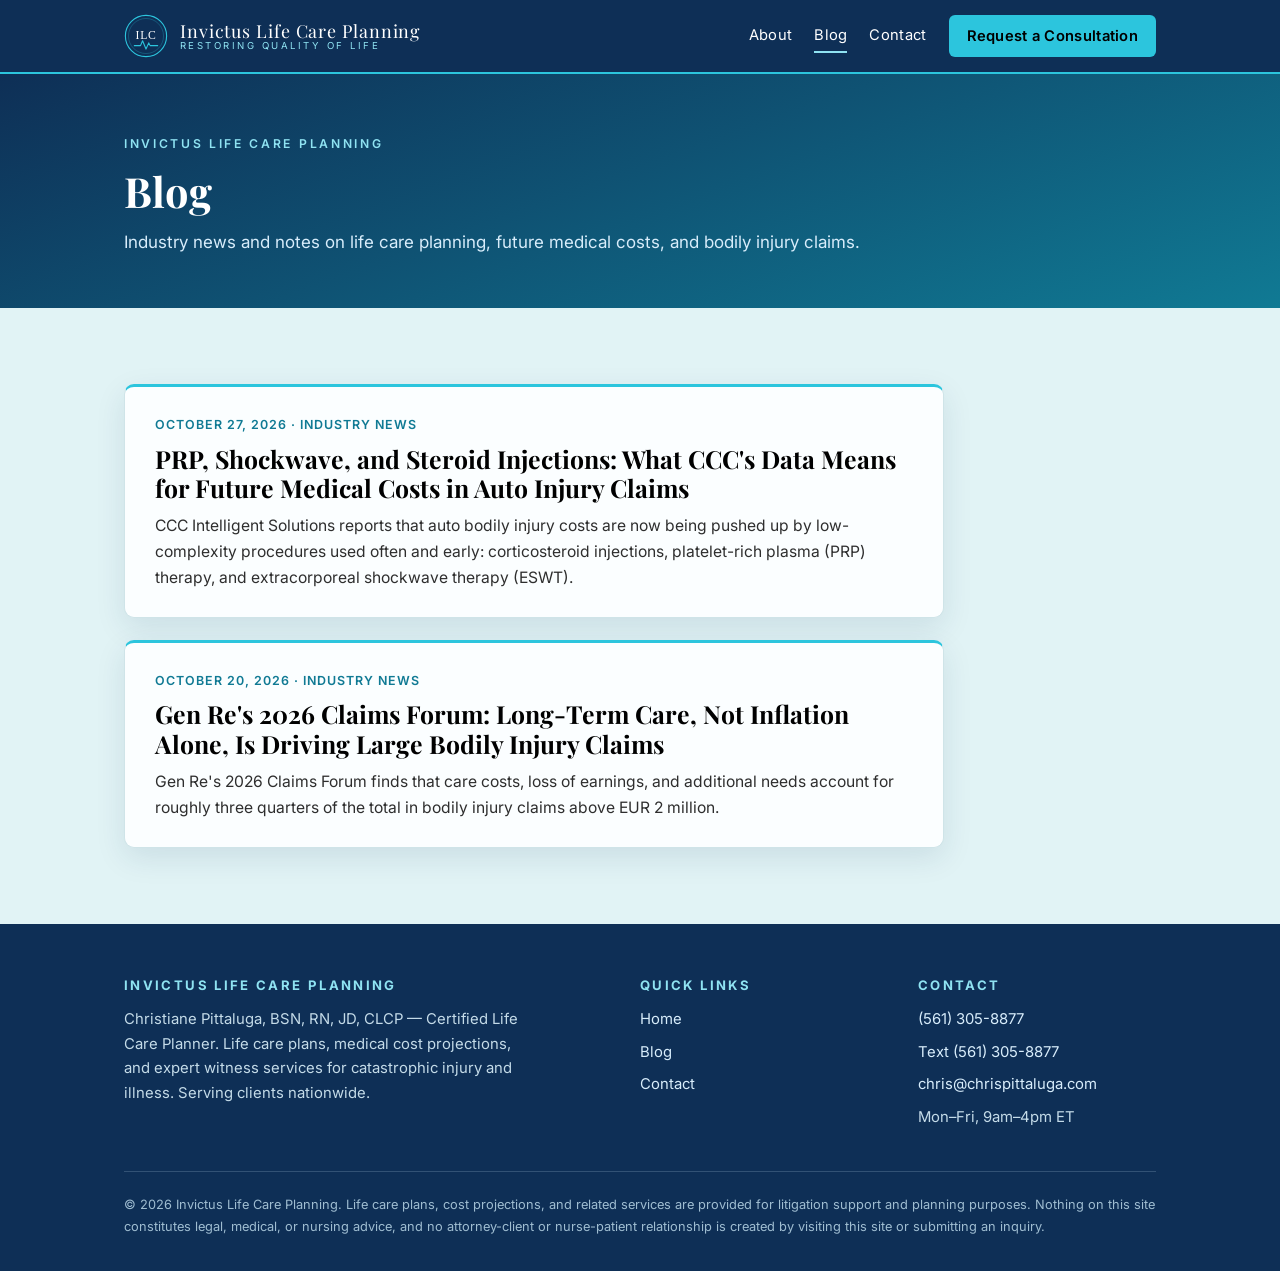
==== blog/index.html @ fa154d22 "Add a static blog for industry news posts. Publish the Gen Re and CCC posts as plain HTML, list them" ====
<!DOCTYPE html>
<html lang="en">
<head>
  <meta charset="UTF-8">
  <meta name="viewport" content="width=device-width, initial-scale=1.0">
  <title>Blog | Invictus Life Care Planning</title>
  <meta name="description" content="Industry news and notes on life care planning, future medical costs, and bodily injury claims from Invictus Life Care Planning.">
  <link rel="canonical" href="https://invictuslifecare.com/blog/">
  <meta property="og:type" content="website">
  <meta property="og:url" content="https://invictuslifecare.com/blog/">
  <meta property="og:site_name" content="Invictus Life Care Planning">
  <meta property="og:title" content="Blog | Invictus Life Care Planning">
  <meta property="og:description" content="Industry news and notes on life care planning, future medical costs, and bodily injury claims from Invictus Life Care Planning.">
  <meta property="og:image" content="https://invictuslifecare.com/images/og-card.png">
  <meta property="og:image:width" content="1200">
  <meta property="og:image:height" content="630">
  <meta name="twitter:card" content="summary_large_image">
  <link rel="icon" href="data:image/svg+xml,%3Csvg xmlns='http://www.w3.org/2000/svg' viewBox='0 0 64 64'%3E%3Crect width='64' height='64' rx='12' fill='%230e2f56'/%3E%3Ctext x='32' y='43' text-anchor='middle' font-family='Georgia' font-size='26' fill='%238fe3f2'%3EIL%3C/text%3E%3C/svg%3E">
  <link rel="preconnect" href="https://fonts.googleapis.com">
  <link rel="preconnect" href="https://fonts.gstatic.com" crossorigin>
  <link href="https://fonts.googleapis.com/css2?family=Playfair+Display:wght@500;600;700&family=Inter:wght@400;500;600&display=swap" rel="stylesheet">
  <link rel="stylesheet" href="/css/styles.css">
  <script type="application/ld+json">
  {
    "@context": "https://schema.org",
    "@type": "Blog",
    "name": "Invictus Life Care Planning Blog",
    "description": "Industry news and notes on life care planning, future medical costs, and bodily injury claims.",
    "url": "https://invictuslifecare.com/blog/",
    "publisher": {
      "@type": "Organization",
      "@id": "https://invictuslifecare.com/#organization",
      "name": "Invictus Life Care Planning",
      "url": "https://invictuslifecare.com/"
    },
    "blogPost": [
      {
        "@type": "BlogPosting",
        "headline": "PRP, Shockwave, and Steroid Injections: What CCC's Data Means for Future Medical Costs in Auto Injury Claims",
        "url": "https://invictuslifecare.com/blog/ccc-prp-shockwave-injections-auto-injury-future-medical-costs/",
        "datePublished": "2026-10-27",
        "author": {
          "@type": "Person",
          "name": "Chris Pittaluga, RN, JD, CLCP"
        }
      },
      {
        "@type": "BlogPosting",
        "headline": "Gen Re's 2026 Claims Forum: Long-Term Care, Not Inflation Alone, Is Driving Large Bodily Injury Claims",
        "url": "https://invictuslifecare.com/blog/gen-re-2026-bodily-injury-claims-care-cost-inflation/",
        "datePublished": "2026-10-20",
        "author": {
          "@type": "Person",
          "name": "Chris Pittaluga, RN, JD, CLCP"
        }
      }
    ]
  }
  </script>
</head>
<body>

<header class="site-header">
  <div class="wrap">
    <a class="brand" href="/">
      <svg class="brand-mark" viewBox="0 0 64 64" xmlns="http://www.w3.org/2000/svg" aria-hidden="true">
        <circle cx="32" cy="32" r="30" fill="none" stroke="#2cc5dd" stroke-width="1.6"/>
        <circle cx="32" cy="32" r="25.5" fill="none" stroke="#2cc5dd" stroke-width="0.7" opacity="0.55"/>
        <text x="32" y="37" text-anchor="middle" font-family="Georgia, serif" font-size="17" letter-spacing="1" fill="#ffffff">ILC</text>
        <path d="M15 46 h9 l3 -7 5 12 4 -9 2 4 h11" fill="none" stroke="#2cc5dd" stroke-width="1.6" stroke-linejoin="round" stroke-linecap="round"/>
      </svg>
      <span class="brand-name">Invictus Life Care Planning
        <small>Restoring Quality of Life</small>
      </span>
    </a>
    <button class="nav-toggle" aria-expanded="false" aria-controls="site-nav" onclick="toggleNav()">Menu &#9776;</button>
    <nav class="site-nav" id="site-nav" aria-label="Main navigation">
      <a href="/#about">About</a>
      <a href="/blog/" aria-current="page">Blog</a>
      <a href="/#contact">Contact</a>
      <a class="nav-cta" href="/#contact">Request a Consultation</a>
    </nav>
  </div>
</header>

<main>

  <section class="page-hero">
    <div class="wrap">
      <p class="post-kicker">Invictus Life Care Planning</p>
      <h1>Blog</h1>
      <p>Industry news and notes on life care planning, future medical costs, and bodily injury claims.</p>
    </div>
  </section>

  <section class="section">
    <div class="wrap">
      <!-- Newest post first. Copy a card to the top when adding a post. -->
      <div class="blog-list">
        <article class="blog-card">
          <p class="meta"><time datetime="2026-10-27">October 27, 2026</time> · Industry News</p>
          <h2><a href="/blog/ccc-prp-shockwave-injections-auto-injury-future-medical-costs/">PRP, Shockwave, and Steroid Injections: What CCC's Data Means for Future Medical Costs in Auto Injury Claims</a></h2>
          <p>CCC Intelligent Solutions reports that auto bodily injury costs are now being pushed up by low-complexity procedures used often and early: corticosteroid injections, platelet-rich plasma (PRP) therapy, and extracorporeal shockwave therapy (ESWT).</p>
        </article>
        <article class="blog-card">
          <p class="meta"><time datetime="2026-10-20">October 20, 2026</time> · Industry News</p>
          <h2><a href="/blog/gen-re-2026-bodily-injury-claims-care-cost-inflation/">Gen Re's 2026 Claims Forum: Long-Term Care, Not Inflation Alone, Is Driving Large Bodily Injury Claims</a></h2>
          <p>Gen Re's 2026 Claims Forum finds that care costs, loss of earnings, and additional needs account for roughly three quarters of the total in bodily injury claims above EUR 2 million.</p>
        </article>
      </div>
    </div>
  </section>

</main>

<footer class="site-footer">
  <div class="wrap">
    <div class="footer-grid">
      <div>
        <h4>Invictus Life Care Planning</h4>
        <p style="font-size:0.93rem; max-width:44ch;">
          Christiane Pittaluga, BSN, RN, JD, CLCP &mdash; Certified Life Care Planner. Life care plans,
          medical cost projections, and expert witness services for catastrophic injury and illness.
          Serving clients nationwide.
        </p>
      </div>
      <div>
        <h4>Quick Links</h4>
        <ul>
          <li><a href="/">Home</a></li>
          <li><a href="/blog/">Blog</a></li>
          <li><a href="/#contact">Contact</a></li>
        </ul>
      </div>
      <div>
        <h4>Contact</h4>
        <ul>
          <li><a href="tel:+15613058877">(561) 305-8877</a></li>
          <li><a href="sms:+15613058877">Text (561) 305-8877</a></li>
          <li><a href="mailto:chris@chrispittaluga.com">chris@chrispittaluga.com</a></li>
          <li>Mon&ndash;Fri, 9am&ndash;4pm ET</li>
        </ul>
      </div>
    </div>
    <p class="footer-disclaimer">
      &copy; 2026 Invictus Life Care Planning. Life care plans, cost projections, and related
      services are provided for litigation support and planning purposes. Nothing on this site
      constitutes legal, medical, or nursing advice, and no attorney-client or nurse-patient
      relationship is created by visiting this site or submitting an inquiry.
    </p>
  </div>
</footer>

<script>
  function toggleNav() {
    var nav = document.getElementById('site-nav');
    var btn = document.querySelector('.nav-toggle');
    var open = nav.classList.toggle('open');
    btn.setAttribute('aria-expanded', open ? 'true' : 'false');
  }
</script>

</body>
</html>
---- css/styles.css ----
/* ============================================================
   Invictus Life Care Planning — shared stylesheet
   Palette: deep blue → turquoise, light blue accents on seafoam,
   black text. No green.
   ============================================================ */

:root {
  --blue-900: #0e2f56;
  --blue-800: #144173;
  --blue-700: #1b5591;
  --blue-600: #2368ab;
  --turq: #2cc5dd;
  --turq-deep: #107a94;
  --turq-light: #8fe3f2;
  --turq-pale: #dbf3f8;
  --seafoam: #e1f3f5;
  --paper: #fbfeff;
  --ink: #000000;
  --muted: #2e2e2e;
  --line: #cfe4e8;
  --radius: 10px;
  --shadow: 0 10px 30px rgba(14, 47, 86, 0.10);
  --font-serif: "Playfair Display", Georgia, "Times New Roman", serif;
  --font-sans: "Inter", -apple-system, "Segoe UI", Roboto, Helvetica, Arial, sans-serif;
}

* { box-sizing: border-box; margin: 0; padding: 0; }

html { scroll-behavior: smooth; }

body {
  font-family: var(--font-sans);
  font-size: 17px;
  line-height: 1.65;
  color: var(--ink);
  background: var(--seafoam);
}

img, svg { max-width: 100%; display: block; }

h1, h2, h3, h4 { font-family: var(--font-serif); color: var(--ink); line-height: 1.2; }

a { color: var(--blue-700); }

.wrap { max-width: 1080px; margin: 0 auto; padding: 0 24px; }

/* ---------- Header / nav ---------- */

.site-header {
  position: sticky;
  top: 0;
  z-index: 50;
  background: var(--blue-900);
  border-bottom: 2px solid var(--turq);
}

.site-header .wrap {
  display: flex;
  align-items: center;
  justify-content: space-between;
  gap: 16px;
  min-height: 72px;
  flex-wrap: wrap;
  padding-top: 10px;
  padding-bottom: 10px;
}

.brand {
  display: flex;
  align-items: center;
  gap: 12px;
  text-decoration: none;
}

.brand-mark { width: 44px; height: 44px; flex: none; }

.brand-name {
  font-family: var(--font-serif);
  color: #ffffff;
  font-size: 1.12rem;
  letter-spacing: 0.05em;
  line-height: 1.1;
}

.brand-name small {
  display: block;
  font-family: var(--font-sans);
  font-size: 0.6rem;
  letter-spacing: 0.26em;
  text-transform: uppercase;
  color: var(--turq-light);
}

.nav-toggle {
  display: none;
  background: none;
  border: 1px solid var(--turq-light);
  color: var(--turq-light);
  border-radius: 6px;
  padding: 6px 12px;
  font-size: 1rem;
  cursor: pointer;
}

.site-nav { display: flex; align-items: center; gap: 22px; }

.site-nav a {
  color: #ffffff;
  text-decoration: none;
  font-size: 0.92rem;
  letter-spacing: 0.02em;
  padding: 4px 0;
  border-bottom: 2px solid transparent;
}

.site-nav a:hover { border-bottom-color: var(--turq-light); }

.site-nav a.nav-cta {
  background: var(--turq);
  color: var(--ink);
  font-weight: 600;
  padding: 9px 18px;
  border-radius: 6px;
  border-bottom: none;
}

.site-nav a.nav-cta:hover { background: var(--turq-light); }

@media (max-width: 900px) {
  .nav-toggle { display: block; }
  .site-nav {
    display: none;
    width: 100%;
    flex-direction: column;
    align-items: flex-start;
    gap: 10px;
    padding: 10px 0 16px;
  }
  .site-nav.open { display: flex; }
}

/* ---------- Hero ---------- */

.hero {
  background:
    radial-gradient(1100px 500px at 80% -10%, rgba(44, 197, 221, 0.25), transparent 60%),
    linear-gradient(160deg, var(--blue-900) 0%, var(--blue-700) 55%, var(--turq-deep) 100%);
  color: #ffffff;
  padding: 84px 0 72px;
}

.hero .eyebrow {
  color: var(--turq-light);
  text-transform: uppercase;
  letter-spacing: 0.3em;
  font-size: 0.78rem;
  margin-bottom: 18px;
}

.hero h1 {
  color: #fff;
  font-size: clamp(2rem, 4.5vw, 3.2rem);
  max-width: 20ch;
  margin-bottom: 20px;
}

.hero .lede {
  max-width: 62ch;
  font-size: 1.08rem;
  color: #d8edfb;
  margin-bottom: 34px;
}

.hero .lede strong { color: var(--turq-light); font-weight: 600; }

.cta-row { display: flex; flex-wrap: wrap; gap: 14px; align-items: flex-start; }

.cta-item { display: flex; flex-direction: column; align-items: center; gap: 6px; }
.cta-hint { font-size: 0.82rem; color: rgba(255, 255, 255, 0.72); }

.btn {
  display: inline-flex;
  align-items: center;
  gap: 9px;
  padding: 13px 26px;
  border-radius: 7px;
  font-weight: 600;
  font-size: 0.98rem;
  text-decoration: none;
  border: 1.5px solid transparent;
  cursor: pointer;
  font-family: var(--font-sans);
}

.btn svg { width: 18px; height: 18px; flex: none; }

.btn-accent { background: var(--turq); color: var(--ink); }
.btn-accent:hover { background: var(--turq-light); }

.btn-outline-light { border-color: rgba(255, 255, 255, 0.6); color: #ffffff; background: transparent; }
.btn-outline-light:hover { border-color: var(--turq-light); color: var(--turq-light); }

.btn-blue { background: var(--blue-800); color: #ffffff; }
.btn-blue:hover { background: var(--blue-700); }

.btn-outline-blue { border-color: var(--blue-600); color: var(--blue-800); background: transparent; }
.btn-outline-blue:hover { background: var(--blue-800); color: #ffffff; }

/* ---------- Credential strip ---------- */

.cred-strip { background: var(--blue-800); border-top: 1px solid rgba(143, 227, 242, 0.35); }

.cred-strip .wrap {
  display: flex;
  flex-wrap: wrap;
  justify-content: space-between;
  gap: 10px 28px;
  padding-top: 18px;
  padding-bottom: 18px;
}

.cred-strip span {
  color: var(--turq-pale);
  font-size: 0.88rem;
  letter-spacing: 0.06em;
  text-transform: uppercase;
  display: inline-flex;
  align-items: center;
  gap: 9px;
}

.cred-strip span::before {
  content: "";
  width: 7px;
  height: 7px;
  border-radius: 50%;
  background: var(--turq);
  flex: none;
}

/* ---------- Sections ---------- */

.section { padding: 76px 0; }
.section.alt { background: var(--paper); border-top: 1px solid var(--line); border-bottom: 1px solid var(--line); }

.section-head { max-width: 720px; margin-bottom: 44px; }

.section-head .kicker {
  color: var(--turq-deep);
  text-transform: uppercase;
  letter-spacing: 0.26em;
  font-size: 0.76rem;
  font-weight: 600;
  margin-bottom: 10px;
}

.section-head h2 { font-size: clamp(1.6rem, 3vw, 2.2rem); margin-bottom: 14px; }
.section-head p { color: var(--muted); }

/* ---------- Cards ---------- */

.card-grid { display: grid; grid-template-columns: repeat(auto-fit, minmax(280px, 1fr)); gap: 24px; }

.card {
  background: var(--paper);
  border: 1px solid var(--line);
  border-top: 3px solid var(--turq);
  border-radius: var(--radius);
  padding: 30px 28px;
  box-shadow: var(--shadow);
}

.section.alt .card { background: var(--seafoam); }

.card h3 { font-size: 1.22rem; margin-bottom: 12px; }
.card p { color: var(--muted); font-size: 0.97rem; }
.card .card-icon { width: 40px; height: 40px; margin-bottom: 18px; color: var(--turq-deep); }

/* ---------- About ---------- */

.about-grid { display: grid; grid-template-columns: 1.4fr 1fr; gap: 48px; align-items: start; }

@media (max-width: 820px) { .about-grid { grid-template-columns: 1fr; } }

.about-grid p + p { margin-top: 16px; }

.motto {
  background: var(--blue-800);
  color: #d8edfb;
  border-radius: var(--radius);
  padding: 30px 28px;
  font-family: var(--font-serif);
  font-size: 1.12rem;
  line-height: 1.6;
}

.motto strong { color: #fff; display: block; font-size: 1.35rem; margin-bottom: 10px; }

.portrait {
  border-radius: var(--radius);
  overflow: hidden;
  border: 1px solid var(--line);
  box-shadow: var(--shadow);
  margin-bottom: 24px;
}

.portrait img { width: 100%; height: auto; display: block; }

/* Circular variant for photos with a baked-in round mask */
.portrait-round {
  border-radius: 50%;
  width: min(280px, 80%);
  margin-left: auto;
  margin-right: auto;
}

.about-list { list-style: none; margin-top: 22px; }

.about-list li {
  padding: 10px 0 10px 32px;
  position: relative;
  border-bottom: 1px dashed var(--line);
  font-size: 0.97rem;
}

.about-list li::before {
  content: "\2713";
  position: absolute;
  left: 4px;
  color: var(--turq-deep);
  font-weight: 700;
}

/* ---------- Steps ---------- */

.steps { display: grid; grid-template-columns: repeat(auto-fit, minmax(230px, 1fr)); gap: 24px; counter-reset: step; }

.step {
  background: var(--paper);
  border: 1px solid var(--line);
  border-radius: var(--radius);
  padding: 28px 24px;
  position: relative;
  counter-increment: step;
}

.step::before {
  content: counter(step);
  display: inline-flex;
  align-items: center;
  justify-content: center;
  width: 40px;
  height: 40px;
  border-radius: 50%;
  background: var(--blue-800);
  color: var(--turq-light);
  font-family: var(--font-serif);
  font-size: 1.2rem;
  margin-bottom: 16px;
}

.step h3 { font-size: 1.05rem; margin-bottom: 8px; }
.step p { color: var(--muted); font-size: 0.93rem; }

/* ---------- Contact ---------- */

.contact-grid { display: grid; grid-template-columns: repeat(auto-fit, minmax(240px, 1fr)); gap: 24px; }

.contact-card {
  background: var(--paper);
  border: 1px solid var(--line);
  border-radius: var(--radius);
  padding: 32px 26px;
  text-align: center;
  box-shadow: var(--shadow);
}

.contact-card .card-icon { width: 42px; height: 42px; margin: 0 auto 16px; color: var(--turq-deep); }
.contact-card h3 { font-size: 1.1rem; margin-bottom: 6px; }
.contact-card p { color: var(--muted); font-size: 0.9rem; margin-bottom: 18px; }


/* ---------- Tables & policy pages ---------- */

.page-hero {
  background: linear-gradient(160deg, var(--blue-900), var(--turq-deep));
  color: #ffffff;
  padding: 60px 0 52px;
}

.page-hero h1 { color: #fff; font-size: clamp(1.8rem, 3.5vw, 2.6rem); margin-bottom: 12px; }
.page-hero p { color: #d8edfb; max-width: 68ch; }

.notice {
  background: var(--turq-pale);
  border-left: 4px solid var(--turq);
  border-radius: 0 var(--radius) var(--radius) 0;
  padding: 18px 22px;
  font-size: 0.95rem;
  margin: 26px 0;
}

/* ---------- FAQ ---------- */

.faq details { background: var(--paper); border: 1px solid var(--line); border-radius: var(--radius); padding: 0; margin-bottom: 12px; }
.faq summary { cursor: pointer; font-weight: 600; color: var(--ink); padding: 18px 22px; list-style-position: inside; }
.faq details p { padding: 0 22px 18px; color: var(--muted); font-size: 0.96rem; }

/* ---------- Footer ---------- */

.site-footer { background: var(--blue-900); color: #c4dbe8; padding: 54px 0 34px; margin-top: 0; }

.footer-grid { display: grid; grid-template-columns: 2fr 1fr 1fr; gap: 40px; margin-bottom: 34px; }
@media (max-width: 820px) { .footer-grid { grid-template-columns: 1fr; } }

.site-footer h4 { color: var(--turq-light); font-family: var(--font-sans); font-size: 0.82rem; text-transform: uppercase; letter-spacing: 0.18em; margin-bottom: 14px; }
.site-footer a { color: #d8edfb; text-decoration: none; }
.site-footer a:hover { color: var(--turq-light); }
.site-footer ul { list-style: none; }
.site-footer li { margin-bottom: 8px; font-size: 0.93rem; }

.footer-disclaimer { border-top: 1px solid rgba(216, 237, 251, 0.18); padding-top: 22px; font-size: 0.8rem; color: #9fbdd1; }

/* ---------- Blog ---------- */

.site-nav a[aria-current="page"] { border-bottom-color: var(--turq-light); }

.page-hero .post-kicker {
  color: var(--turq-light);
  text-transform: uppercase;
  letter-spacing: 0.22em;
  font-size: 0.76rem;
  font-weight: 600;
  margin-bottom: 12px;
}

.blog-list { display: flex; flex-direction: column; gap: 22px; max-width: 820px; }

.blog-card {
  background: var(--paper);
  border: 1px solid var(--line);
  border-top: 3px solid var(--turq);
  border-radius: var(--radius);
  padding: 28px 30px 26px;
  box-shadow: var(--shadow);
}

.blog-card .meta {
  color: var(--turq-deep);
  font-size: 0.78rem;
  font-weight: 600;
  letter-spacing: 0.08em;
  text-transform: uppercase;
  margin-bottom: 8px;
}

.blog-card h2 { font-size: clamp(1.25rem, 2.2vw, 1.55rem); margin-bottom: 10px; }

.blog-card h2 a { color: inherit; text-decoration: none; }
.blog-card h2 a:hover { color: var(--blue-800); }

.blog-card p { color: var(--muted); font-size: 0.98rem; }

.post-body { max-width: 46rem; }

.post-body .byline { color: var(--muted); margin-bottom: 1.35rem; }

.post-body h2 {
  font-size: clamp(1.35rem, 2.4vw, 1.7rem);
  margin: 2.1rem 0 0.75rem;
}

.post-body p { margin: 0 0 1rem; }

.post-body ul,
.post-body ol { margin: 0 0 1.15rem; padding-left: 1.35rem; }

.post-body ul { list-style: disc; }
.post-body ol { list-style: decimal; }

.post-body li { margin-bottom: 0.55rem; padding-left: 0.2rem; }

.post-body a { text-decoration: underline; text-underline-offset: 2px; }
.post-body a:hover { color: var(--turq-deep); }

.post-body .post-endnote { color: var(--muted); font-size: 0.95rem; }
.post-body p + .post-endnote { margin-top: 1.6rem; }

.post-body .post-tags {
  list-style: none;
  display: flex;
  flex-wrap: wrap;
  gap: 8px;
  margin: 2rem 0 0;
  padding: 1.25rem 0 0;
  border-top: 1px solid var(--line);
}

.post-body .post-tags li {
  list-style: none;
  margin: 0;
  padding: 4px 12px;
  background: var(--seafoam);
  color: var(--blue-800);
  border: 1px solid var(--line);
  border-radius: 999px;
  font-size: 0.8rem;
}

.post-back { margin-top: 1.75rem; font-size: 0.95rem; }

@media (max-width: 600px) {
  .blog-card { padding: 22px 18px 20px; }
}
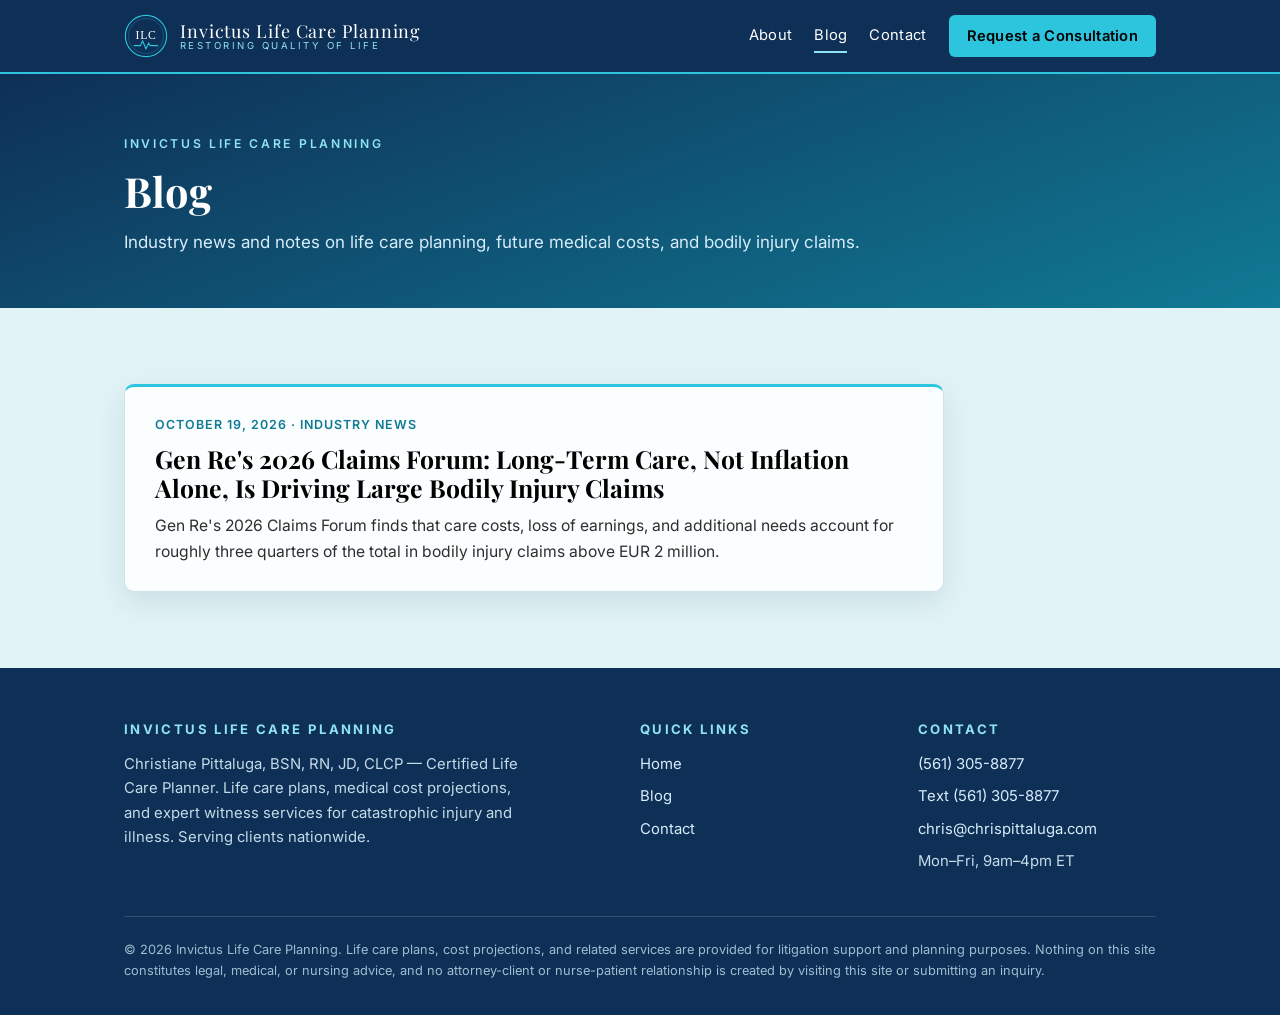
==== commit c0258f46: "Publish only the Gen Re post, dated October 19. Drop the CCC post from the index and sitemap, and se" ====
--- a/blog/index.html
+++ b/blog/index.html
@@ -36,19 +36,9 @@
     "blogPost": [
       {
         "@type": "BlogPosting",
-        "headline": "PRP, Shockwave, and Steroid Injections: What CCC's Data Means for Future Medical Costs in Auto Injury Claims",
-        "url": "https://invictuslifecare.com/blog/ccc-prp-shockwave-injections-auto-injury-future-medical-costs/",
-        "datePublished": "2026-10-27",
-        "author": {
-          "@type": "Person",
-          "name": "Chris Pittaluga, RN, JD, CLCP"
-        }
-      },
-      {
-        "@type": "BlogPosting",
         "headline": "Gen Re's 2026 Claims Forum: Long-Term Care, Not Inflation Alone, Is Driving Large Bodily Injury Claims",
         "url": "https://invictuslifecare.com/blog/gen-re-2026-bodily-injury-claims-care-cost-inflation/",
-        "datePublished": "2026-10-20",
+        "datePublished": "2026-10-19",
         "author": {
           "@type": "Person",
           "name": "Chris Pittaluga, RN, JD, CLCP"
@@ -98,12 +88,7 @@
       <!-- Newest post first. Copy a card to the top when adding a post. -->
       <div class="blog-list">
         <article class="blog-card">
-          <p class="meta"><time datetime="2026-10-27">October 27, 2026</time> · Industry News</p>
-          <h2><a href="/blog/ccc-prp-shockwave-injections-auto-injury-future-medical-costs/">PRP, Shockwave, and Steroid Injections: What CCC's Data Means for Future Medical Costs in Auto Injury Claims</a></h2>
-          <p>CCC Intelligent Solutions reports that auto bodily injury costs are now being pushed up by low-complexity procedures used often and early: corticosteroid injections, platelet-rich plasma (PRP) therapy, and extracorporeal shockwave therapy (ESWT).</p>
-        </article>
-        <article class="blog-card">
-          <p class="meta"><time datetime="2026-10-20">October 20, 2026</time> · Industry News</p>
+          <p class="meta"><time datetime="2026-10-19">October 19, 2026</time> · Industry News</p>
           <h2><a href="/blog/gen-re-2026-bodily-injury-claims-care-cost-inflation/">Gen Re's 2026 Claims Forum: Long-Term Care, Not Inflation Alone, Is Driving Large Bodily Injury Claims</a></h2>
           <p>Gen Re's 2026 Claims Forum finds that care costs, loss of earnings, and additional needs account for roughly three quarters of the total in bodily injury claims above EUR 2 million.</p>
         </article>
